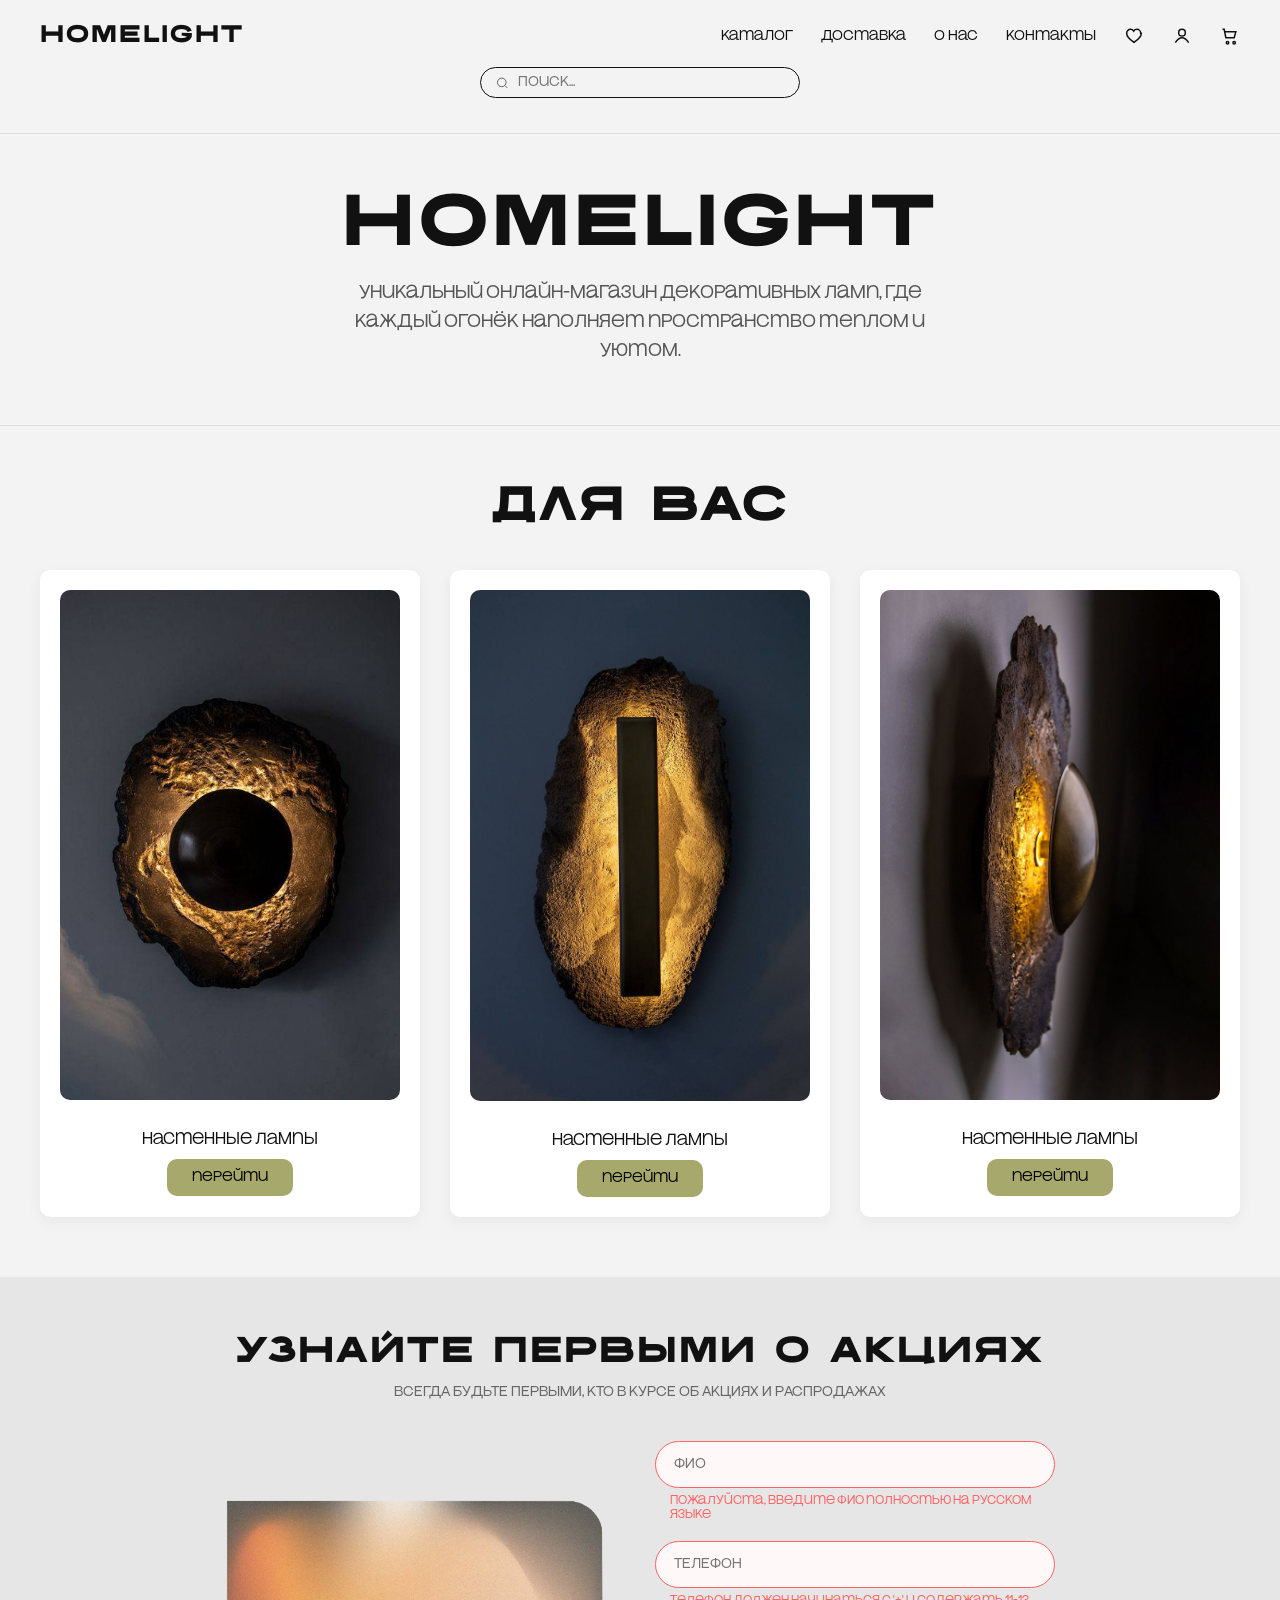
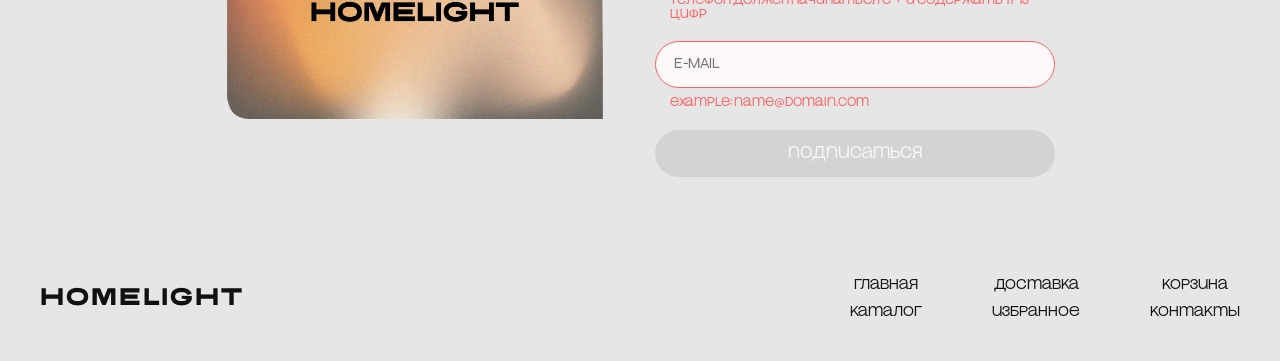
==== index.html @ 156751ac "Add files via upload" ====
<!DOCTYPE html>
<html lang="ru">
<head>
    <meta name="viewport" content="width=device-width, initial-scale=1.0, maximum-scale=1.0, user-scalable=yes">
    <meta charset="UTF-8">
    <meta name="viewport" content="width=device-width, initial-scale=1.0">
    <title>HOMELIGHT</title>
    <link href="https://fonts.googleapis.com/css2?family=Manrope:wght@400;500;700;800&display=swap" rel="stylesheet">
    <link rel="stylesheet" href="style.css">
    <link rel="stylesheet" href="cart-notification.css">
</head>
<body>

<header class="header">
    <div class="container header-row">
        <a href="index.html" class="logo">HOMELIGHT</a>

        <nav class="nav">
            <a href="catalog.html">каталог</a>
            <a href="delivery.html">доставка</a>
            <a href="about.html">о нас</a>
             <a href="contact.html">контакты</a>

            <a href="favorites.html" class="icon icon-favorite">
                <svg class="heart-icon" viewBox="0 0 24 24" fill="none" stroke="currentColor">
                    <path d="M20.8 8.6c0 5-8.8 11-8.8 11S3.2 13.6 3.2 8.6c0-2.6 2-4.6 4.6-4.6 1.6 0 3 .8 3.8 2.1C12.4 4.8 13.8 4 15.4 4c2.6 0 4.6 2 4.6 4.6z"/>
                </svg>
            </a>

            <a href="profile.html" class="icon">
                <svg viewBox="0 0 24 24" fill="none" stroke="currentColor">
                    <circle cx="12" cy="8" r="4"/>
                    <path d="M4 20c2.5-4 5.5-6 8-6s5.5 2 8 6"/>
                </svg>
            </a>

            <a href="trashbin.html" class="icon cart-icon">
                <svg viewBox="0 0 24 24" fill="none" stroke="currentColor">
                    <path d="M3 4h2l2 10h10l2-7H6"/>
                    <circle cx="9" cy="20" r="1.5"/>
                    <circle cx="17" cy="20" r="1.5"/>
                </svg>
            </a>
        </nav>
    </div>

    <div class="search-wrapper">
        <div class="search-box">
            <svg viewBox="0 0 24 24" fill="none" stroke="currentColor">
                <circle cx="11" cy="11" r="7"/>
                <line x1="20" y1="20" x2="16.5" y2="16.5"/>
            </svg>
            <input type="text" id="searchInput" placeholder="Поиск...">
        </div>
    </div>
</header>

<hr class="divider">

<section class="hero container">
    <h1>HOMELIGHT</h1>
    <p class="hero-text">
        уникальный онлайн-магазин декоративных ламп, где каждый огонёк наполняет пространство теплом и уютом.
    </p>
</section>

<hr class="divider">

<section class="catalog container">
    <h2>ДЛЯ ВАС</h2>

    <div class="catalog-grid">
        <div class="card" onclick="window.location.href='card.html?id=6'">
            <div class="card-img">
                <img src="image/1.6.jpeg" alt="Лампа 1">
            </div>
            <p>настенные лампы</p>
            <button onclick="event.stopPropagation(); window.location.href='card.html?id=6'">перейти</button>
        </div>

        <div class="card" onclick="window.location.href='card.html?id=3'">
            <img src="image/1.3.jpeg" alt="Лампа 2">
            <p>настенные лампы</p>
            <button onclick="event.stopPropagation(); window.location.href='card.html?id=3'">перейти</button>
        </div>

        <div class="card" onclick="window.location.href='card.html?id=9'">
            <img src="image/1.9.jpg" alt="Лампа 3">
            <p>настенные лампы</p>
            <button onclick="event.stopPropagation(); window.location.href='card.html?id=9'">перейти</button>
        </div>
    </div>
</section>

<section class="subscribe">
    <div class="container">
        <h2 class="subscribe-title">УЗНАЙТЕ ПЕРВЫМИ О АКЦИЯХ</h2>
        <p class="sub-text">ВСЕГДА БУДЬТЕ ПЕРВЫМИ, КТО В КУРСЕ ОБ АКЦИЯХ И РАСПРОДАЖАХ</p>

        <div class="subscribe-wrapper">
            <div class="subscribe-image">
                <img src="image/homelight.png" alt="Подписка">
            </div>

            <form class="subscribe-form" id="subscribeForm" novalidate>
                <div class="form-group">
                    <input 
                        type="text" 
                        id="fullname"
                        placeholder="ФИО" 
                        autocomplete="off"
                    >
                    <div class="error-message" id="fullnameError">Пожалуйста, введите ФИО полностью на русском языке</div>
                </div>

                <div class="form-group">
                    <input 
                        type="tel" 
                        id="phone"
                        placeholder="ТЕЛЕФОН" 
                        autocomplete="off"
                    >
                    <div class="error-message" id="phoneError">Телефон должен начинаться с '+' и содержать 11-13 цифр</div>
                </div>

                <div class="form-group">
                    <input 
                        type="email" 
                        id="email"
                        placeholder="E-MAIL" 
                        autocomplete="off"
                    >
                    <div class="error-message" id="emailError">example: name@domain.com</div>
                </div>

                <button type="submit" class="subscribe-btn" id="submitBtn">подписаться</button>
            </form>
        </div>
    </div>
</section>

<script>
    document.addEventListener('DOMContentLoaded', function() {
        // ---------- БЛОК ПОДПИСКИ ----------
        const subscribeForm = document.getElementById('subscribeForm');
        if (subscribeForm) {
            const fullnameInput = document.getElementById('fullname');
            const phoneInput = document.getElementById('phone');
            const emailInput = document.getElementById('email');
            const submitBtn = document.getElementById('submitBtn');
            
            const fullnameError = document.getElementById('fullnameError');
            const phoneError = document.getElementById('phoneError');
            const emailError = document.getElementById('emailError');
            
            // Регулярные выражения
            const patterns = {
                fullname: /^[А-Яа-яЁё\s]{2,}$/,
                phone: /^\+\d{10,13}$/,
                email: /^[^\s@]+@[^\s@]+\.[^\s@]+$/
            };
            
            // При фокусе на телефоне - добавляем +, если поле пустое
            phoneInput.addEventListener('focus', function() {
                if (this.value.trim() === '') {
                    this.value = '+';
                }
            });
            
            // При вводе телефона - защищаем первый символ +
            phoneInput.addEventListener('input', function() {
                let val = this.value;
                
                // Если поле пустое - ставим +
                if (val === '') {
                    this.value = '+';
                    return;
                }
                
                // Если первый символ не + - добавляем его в начало
                if (val[0] !== '+') {
                    this.value = '+' + val.replace(/[^0-9]/g, '');
                    return;
                }
                
                // Удаляем все символы, кроме + и цифр, но сохраняем + в начале
                let numbers = val.substring(1).replace(/[^0-9]/g, '');
                this.value = '+' + numbers;
            });
            
            // Функция валидации одного поля
            function validateField(input, pattern, errorElement) {
                const value = input.value.trim();
                
                if (value === '') {
                    input.classList.add('invalid');
                    errorElement.classList.add('visible');
                    return false;
                }
                
                if (!pattern.test(value)) {
                    input.classList.add('invalid');
                    errorElement.classList.add('visible');
                    return false;
                }
                
                input.classList.remove('invalid');
                errorElement.classList.remove('visible');
                return true;
            }
            
            // Общая проверка формы
            function isFormValid() {
                const isFullnameValid = validateField(fullnameInput, patterns.fullname, fullnameError);
                const isPhoneValid = validateField(phoneInput, patterns.phone, phoneError);
                const isEmailValid = validateField(emailInput, patterns.email, emailError);
                
                return isFullnameValid && isPhoneValid && isEmailValid;
            }
            
            // Обновление состояния кнопки
            function updateSubscribeButton() {
                submitBtn.disabled = !isFormValid();
            }
            
            // Обработчики событий
            fullnameInput.addEventListener('input', () => {
                validateField(fullnameInput, patterns.fullname, fullnameError);
                updateSubscribeButton();
            });
            
            phoneInput.addEventListener('input', () => {
                validateField(phoneInput, patterns.phone, phoneError);
                updateSubscribeButton();
            });
            
            emailInput.addEventListener('input', () => {
                validateField(emailInput, patterns.email, emailError);
                updateSubscribeButton();
            });
            
            fullnameInput.addEventListener('blur', () => {
                validateField(fullnameInput, patterns.fullname, fullnameError);
                updateSubscribeButton();
            });
            
            phoneInput.addEventListener('blur', () => {
                validateField(phoneInput, patterns.phone, phoneError);
                updateSubscribeButton();
            });
            
            emailInput.addEventListener('blur', () => {
                validateField(emailInput, patterns.email, emailError);
                updateSubscribeButton();
            });
            
            // Отправка формы
            subscribeForm.addEventListener('submit', function(e) {
                e.preventDefault();
                
                if (isFormValid()) {
                    // Меняем цвет кнопки при нажатии
                    submitBtn.style.backgroundColor = '#8b8d5a';
                    
                    // Простое сообщение без имени
                    alert('Спасибо за подписку!');
                    
                    // Сбрасываем форму
                    subscribeForm.reset();
                    
                    // Убираем классы ошибок
                    fullnameInput.classList.remove('invalid');
                    phoneInput.classList.remove('invalid');
                    emailInput.classList.remove('invalid');
                    fullnameError.classList.remove('visible');
                    phoneError.classList.remove('visible');
                    emailError.classList.remove('visible');
                    
                    // Блокируем кнопку
                    submitBtn.disabled = true;
                    
                    // Возвращаем цвет кнопки
                    setTimeout(() => {
                        submitBtn.style.backgroundColor = '';
                    }, 200);
                } else {
                    alert('Пожалуйста, заполните все поля корректно');
                }
            });
            
            // Инициализация
            updateSubscribeButton();
        }
    });
</script>

<style>
    /* Стили для подсветки ошибок */
    .form-group input.invalid {
        border-color: #ff6161 !important;
        background-color: #fff8f8;
    }
    
    .error-message {
        font-size: 12px;
        color: #ff6161;
        margin-top: 5px;
        margin-left: 15px;
        display: none;
    }
    
    .error-message.visible {
        display: block;
    }
    
    .subscribe-btn:disabled {
        background: #ccc;
        cursor: not-allowed;
        opacity: 0.7;
    }
    
    .subscribe-btn {
        transition: background 0.2s ease;
    }
</style>
<footer class="footer">
    <div class="container footer-content">
        <a href="index.html" class="logo">HOMELIGHT</a>

        <div class="footer-links">
            <div class="col">
                <a href="index.html">главная</a>
                <a href="catalog.html">каталог</a>
            </div>
            <div class="col">
                <a href="delivery.html">доставка</a>
                <a href="favorites.html">избранное</a>
            </div>
            <div class="col">
                <a href="trashbin.html">корзина</a>
                <a href="contact.html">контакты</a>
            </div>
        </div>
    </div>
</footer>

<script src="product-data.js"></script>
<script src="cart.js"></script>
<script>
const searchInput = document.getElementById('searchInput');
if (searchInput) {
    searchInput.addEventListener('keypress', function(e) {
        if (e.key === 'Enter') {
            const query = this.value.trim().toLowerCase();
            if (query === 'каталог') {
                window.location.href = 'catalog.html';
            } else if (query === 'о нас') {
                window.location.href = 'about.html';
            } else if (query === 'главная') {
                window.location.href = 'index.html';
            } else if (query === 'корзина') {
                window.location.href = 'trashbin.html';
            } else {
                alert('Найдено: ' + query);
            }
        }
    });
}

document.querySelectorAll('.icon-favorite').forEach(icon => {
    const svg = icon.querySelector('.heart-icon');
    if (svg) {
        icon.addEventListener('mouseenter', function() {
            svg.style.stroke = '#FF6161';
            svg.style.fill = '#FF6161';
        });
        icon.addEventListener('mouseleave', function() {
            svg.style.stroke = 'currentColor';
            svg.style.fill = 'none';
        });
    }
});

document.addEventListener('DOMContentLoaded', function() {
    const form = document.getElementById('subscribeForm');
    if (!form) return;
    
    const fullnameInput = document.getElementById('fullname');
    const phoneInput = document.getElementById('phone');
    const emailInput = document.getElementById('email');
    const submitBtn = document.getElementById('submitBtn');
    
    let fullnameTouched = false;
    let phoneTouched = false;
    let emailTouched = false;
    let formSubmitted = false;
    
    const patterns = {
        fullname: /^[А-Яа-яЁё\s]+$/,
        phone: /^\+\d{1,3}\d{10}$/,
        email: /^[a-zA-Z0-9._%+-]+@[a-zA-Z0-9.-]+\.[a-zA-Z]{2,}$/
    };
    
    function validateField(input, pattern, errorElementId, touched) {
        const errorElement = document.getElementById(errorElementId);
        const value = input.value.trim();
        
        if (touched || formSubmitted) {
            if (value === '') {
                input.setCustomValidity('Поле обязательно для заполнения');
                errorElement.classList.add('visible');
                return false;
            } else if (!pattern.test(value)) {
                input.setCustomValidity('Неверный формат');
                errorElement.classList.add('visible');
                return false;
            } else {
                input.setCustomValidity('');
                errorElement.classList.remove('visible');
                return true;
            }
        } else {
            input.setCustomValidity('');
            errorElement.classList.remove('visible');
            return value !== '' && pattern.test(value);
        }
    }
    
    function validateForm() {
        const isFullnameValid = validateField(fullnameInput, patterns.fullname, 'fullnameError', fullnameTouched);
        const isPhoneValid = validateField(phoneInput, patterns.phone, 'phoneError', phoneTouched);
        const isEmailValid = validateField(emailInput, patterns.email, 'emailError', emailTouched);
        return isFullnameValid && isPhoneValid && isEmailValid;
    }
    
    function updateButtonState() {
        submitBtn.disabled = !validateForm();
    }
    
    fullnameInput.addEventListener('input', function() { fullnameTouched = true; validateField(this, patterns.fullname, 'fullnameError', true); updateButtonState(); });
    fullnameInput.addEventListener('blur', function() { fullnameTouched = true; validateField(this, patterns.fullname, 'fullnameError', true); updateButtonState(); });
    
    phoneInput.addEventListener('input', function() {
        phoneTouched = true;
        if (this.value && !this.value.startsWith('+')) {
            this.value = '+' + this.value.replace(/[^0-9]/g, '');
        }
        validateField(this, patterns.phone, 'phoneError', true);
        updateButtonState();
    });
    phoneInput.addEventListener('blur', function() { phoneTouched = true; validateField(this, patterns.phone, 'phoneError', true); updateButtonState(); });
    
    emailInput.addEventListener('input', function() {
        emailTouched = true;
        this.value = this.value.toLowerCase();
        validateField(this, patterns.email, 'emailError', true);
        updateButtonState();
    });
    emailInput.addEventListener('blur', function() { emailTouched = true; validateField(this, patterns.email, 'emailError', true); updateButtonState(); });
    
    form.addEventListener('submit', function(e) {
        e.preventDefault();
        formSubmitted = true;
        fullnameTouched = true;
        phoneTouched = true;
        emailTouched = true;
        
        if (validateForm()) {
            alert('Спасибо за подписку!');
            form.reset();
            fullnameTouched = false;
            phoneTouched = false;
            emailTouched = false;
            formSubmitted = false;
            updateButtonState();
        }
    });
    
    updateButtonState();
});
---- style.css ----
* {
    margin: 0;
    padding: 0;
    box-sizing: border-box;
}

@font-face {
    font-family: 'Widock Trial';
    src: url('Widock TRIAL Bold.otf') format('opentype');
    font-weight: 800;
    font-display: swap;
}

@font-face {
    font-family: 'Gothic60';
    src: url('Gothic60-Regular.otf') format('opentype');
    font-weight: 400;
    font-display: swap;
}

body {
    background: #f3f3f3;
    font-family: 'Gothic60', 'Manrope', sans-serif;
    color: #111;
}

.container {
    width: 1200px;
    margin: 0 auto;
    text-align: center;
}

.header {
    padding: 25px 0 35px;
}

.header-row {
    display: flex;
    justify-content: space-between;
    align-items: center;
}

.logo {
    font-family: 'Widock Trial', 'Manrope', sans-serif;
    font-weight: 800;
    letter-spacing: 2px;
    font-size: 24px;
    text-decoration: none;
    color: inherit;
    transition: opacity 0.3s;
}

.logo:hover {
    opacity: 0.8;
}

.nav {
    display: flex;
    align-items: center;
    gap: 28px;
}

.nav a {
    font-family: 'Gothic60', 'Manrope', sans-serif;
    font-weight: 400;
    text-decoration: none;
    font-size: 14px;
    color: #111;
    transition: color 0.3s;
}

.nav a:hover {
    color: #a6a86c;
}

.nav a.active {
    color: #a6a86c;
}

.icon {
    display: inline-flex;
    align-items: center;
    transition: all 0.3s ease;
}

.icon svg {
    width: 20px;
    height: 20px;
    stroke-width: 1.8;
    transition: all 0.3s ease;
}

.icon-favorite:hover svg {
    stroke: #FF6161 !important;
    fill: #FF6161 !important;
}

.icon:not(.icon-favorite):hover svg {
    stroke: #a6a86c;
}

.search-wrapper {
    display: flex;
    justify-content: center;
    margin-top: 20px;
}

.search-box {
    display: flex;
    align-items: center;
    border: 1.5px solid #111;
    border-radius: 20px;
    padding: 6px 14px;
    width: 320px;
    transition: border-color 0.3s;
}

.search-box:focus-within {
    border-color: #a6a86c;
}

.search-box svg {
    width: 16px;
    height: 16px;
    margin-right: 8px;
}

.search-box input {
    border: none;
    outline: none;
    background: transparent;
    width: 100%;
    font-size: 14px;
    font-family: 'Gothic60', 'Manrope', sans-serif;
}

.hero {
    padding: 60px 0;
}

.hero h1 {
    font-family: 'Widock Trial', 'Manrope', sans-serif;
    font-weight: 800;
    font-size: 72px;
    letter-spacing: 4px;
    margin-bottom: 20px;
}

.hero-text {
    font-size: 18px;
    color: #555;
    max-width: 600px;
    margin: 0 auto;
    line-height: 1.6;
}

.divider {
    border: none;
    border-top: 1px solid #ddd;
}

.catalog {
    padding: 60px 0;
}

.catalog h2 {
    font-family: 'Widock Trial', 'Manrope', sans-serif;
    font-weight: 800;
    font-size: 48px;
    letter-spacing: 2px;
    margin-bottom: 40px;
}

.catalog-grid {
    display: grid;
    grid-template-columns: repeat(3, 1fr);
    gap: 30px;
}

.card {
    background: #fff;
    padding: 20px;
    border-radius: 10px;
    text-align: center;
    box-shadow: 0 5px 15px rgba(0,0,0,0.05);
    transition: transform 0.3s, box-shadow 0.3s;
    cursor: pointer;
}

.card:hover {
    transform: scale(1.05);
    box-shadow: 0 10px 25px rgba(0,0,0,0.15);
}

.card img {
    width: 100%;
    border-radius: 10px;
    margin-bottom: 15px;
}

.card p {
    font-size: 16px;
    margin: 10px 0;
    color: #111;
}

.card button {
    background: #a6a86c;
    border: none;
    padding: 10px 25px;
    border-radius: 10px;
    cursor: pointer;
    font-size: 14px;
    transition: background 0.3s;
    font-family: 'Gothic60', sans-serif;
}

.card button:hover {
    background: #8b8d5a;
}

.subscribe {
    background: #e6e6e6;
    padding: 60px 0;
}

.subscribe-title {
    font-family: 'Widock Trial', 'Manrope', sans-serif;
    font-weight: 800;
    font-size: 36px;
    letter-spacing: 2px;
    margin-bottom: 15px;
}

.sub-text {
    font-size: 14px;
    color: #666;
    margin-bottom: 40px;
}

.subscribe-wrapper {
    display: flex;
    gap: 50px;
    align-items: center;
    justify-content: center;
    flex-wrap: wrap;
}

.subscribe-image {
    width: 380px;
    height: 220px;
border-radius: 0 24px 0 24px;
    overflow: hidden;
}

.subscribe-image img {
    width: 100%;
    border-radius: 0 24px 0 24px;
}

.subscribe-form {
    flex: 1;
    max-width: 400px;
    text-align: left;
}

.form-group {
    margin-bottom: 20px;
}

.form-group input {
    width: 100%;
    padding: 14px 18px;
    border: 1.5px solid #ddd;
    border-radius: 30px;
    font-size: 14px;
    font-family: 'Gothic60', sans-serif;
    transition: border-color 0.3s;
}

.form-group input:focus {
    outline: none;
    border-color: #a6a86c;
}

.error-message {
    font-size: 12px;
    color: #ff6161;
    margin-top: 5px;
    margin-left: 15px;
    display: none;
}

.error-message.visible {
    display: block;
}

.subscribe-btn {
    width: 100%;
    padding: 14px;
    background: #a6a86c;
    color: white;
    border: none;
    border-radius: 30px;
    font-size: 16px;
    cursor: pointer;
    transition: background 0.3s;
    font-family: 'Gothic60', sans-serif;
}

.subscribe-btn:hover {
    background: #8b8d5a;
}

.subscribe-btn:disabled {
    background: #ccc;
    cursor: not-allowed;
}

.footer {
    background: #e6e6e6;
    padding: 40px 0;
}

.footer-content {
    display: flex;
    justify-content: space-between;
    align-items: center;
}

.footer-links {
    display: flex;
    gap: 70px;
}

.footer-links .col {
    display: flex;
    flex-direction: column;
    gap: 10px;
}

.footer-links a {
    text-decoration: none;
    font-size: 14px;
    color: #111;
    transition: color 0.3s;
    font-family: 'Gothic60', sans-serif;
}

.footer-links a:hover {
    color: #a6a86c;
}

@media (max-width: 768px) {
    .container {
        width: 100%;
        padding: 0 20px;
    }
    
    .header-row {
        flex-wrap: wrap;
        gap: 15px;
    }
    
    .hero h1 {
        font-size: 48px;
    }
    
    .hero-text {
        font-size: 16px;
    }
    
    .catalog h2 {
        font-size: 36px;
    }
    
    .catalog-grid {
        grid-template-columns: 1fr;
    }
    
    .subscribe-title {
        font-size: 28px;
    }
    
    .subscribe-wrapper {
        flex-direction: column;
    }
    
    .footer-content {
        flex-direction: column;
        gap: 30px;
    }
    
    .footer-links {
        flex-direction: column;
        gap: 30px;
        align-items: center;
    }
    
    .footer-links .col {
        align-items: center;
    }
}

@media (max-width: 480px) {
    .hero h1 {
        font-size: 36px;
    }
    
    .catalog h2 {
        font-size: 28px;
    }
    
    .search-box {
        width: 100%;
        max-width: 280px;
    }
    
    .nav {
        gap: 15px;
    }
    
    .nav a {
        font-size: 12px;
    }
 /* ===== МОБИЛЬНАЯ ВЕРСИЯ: НОВЫЙ ПОРЯДОК ЭЛЕМЕНТОВ ШАПКИ ===== */
@media (max-width: 768px) {
    .header-row {
        display: flex;
        flex-direction: column;
        align-items: center;
        gap: 20px;
    }
    
    /* Логотип - первый */
    .logo {
        order: 1;
    }
    
    /* Контейнер для иконок - второй, поверх навигации */
    .header-icons,
    .nav .icon-favorite,
    .nav .icon,
    .nav a[href*="favorites"],
    .nav a[href*="profile"],
    .nav a[href*="trashbin"] {
        order: 2;
        display: inline-flex;
    }
    
    /* Отдельный блок для иконок, если их нет в отдельном контейнере */
    .header-row > .icon,
    .header-row > a.icon,
    .header-row > .cart-icon {
        order: 2;
        display: inline-flex;
    }
    
    /* Навигационные ссылки - третий блок */
    .nav {
        order: 3;
        display: flex;
        flex-wrap: wrap;
        justify-content: center;
        gap: 20px;
        width: 100%;
    }
    
    /* Поиск - четвертый */
    .search-wrapper {
        order: 4;
        width: 100%;
        display: flex;
        justify-content: center;
        margin-top: 5px;
    }
    
    /* Иконки - черный цвет */
    .icon svg,
    .icon-favorite svg,
    .cart-icon svg {
        stroke: #111 !important;
        fill: none !important;
    }
    
    /* Убираем эффект покраснения при наведении на мобилке (опционально) */
    .icon-favorite:active svg {
        stroke: #FF6161 !important;
        fill: #FF6161 !important;
    }
    
    /* Для всех иконок в шапке */
    .header .icon svg,
    .header .icon-favorite svg,
    .header .cart-icon svg {
        stroke: #111 !important;
        fill: none !important;
    }
}
}
---- cart-notification.css ----
/* cart-notification.css - Стили для уведомлений корзины и избранного */

.cart-icon, .icon-favorite {
    position: relative;
}

.cart-badge, .favorites-badge {
    position: absolute;
    top: -8px;
    right: -12px;
    background: #FF6161;
    color: white;
    font-size: 10px;
    font-weight: bold;
    min-width: 18px;
    height: 18px;
    border-radius: 50%;
    display: flex;
    align-items: center;
    justify-content: center;
    padding: 0 4px;
    font-family: 'Gothic60', sans-serif;
    animation: badgePop 0.3s ease;
}

@keyframes badgePop {
    0% {
        transform: scale(0);
    }
    70% {
        transform: scale(1.2);
    }
    100% {
        transform: scale(1);
    }
}

.cart-notification {
    position: fixed;
    bottom: 30px;
    right: 30px;
    background: #a6a86c;
    color: white;
    padding: 12px 24px;
    border-radius: 30px;
    font-size: 14px;
    font-family: 'Gothic60', sans-serif;
    z-index: 1000;
    opacity: 0;
    transform: translateX(100px);
    transition: all 0.3s ease;
    box-shadow: 0 4px 15px rgba(0,0,0,0.2);
}

.cart-notification.show {
    opacity: 1;
    transform: translateX(0);
}

/* Стиль для кнопки избранного на карточке товара */
.favorite-btn {
    background: #e9e9e9;
    padding: 18px 20px;
    border-radius: 14px;
    font-size: 18px;
    cursor: pointer;
    transition: all 0.3s ease;
    display: flex;
    align-items: center;
    justify-content: center;
}

.favorite-btn:hover {
    background: #FF6161;
    transform: scale(1.02);
}

.favorite-btn:hover svg {
    stroke: white !important;
    fill: white !important;
}

.favorite-btn.active {
    background: #FF6161;
}

.favorite-btn.active svg {
    fill: white;
    stroke: white;
}

@keyframes fadeInUp {
    from {
        opacity: 0;
        transform: translateY(20px);
    }
    to {
        opacity: 1;
        transform: translateY(0);
    }
    /* Мобильная навигация - иконки в строку, ссылки под ними */
@media (max-width: 768px) {
    .header-row {
        flex-direction: column;
        gap: 20px;
    }
    
    /* Контейнер для иконок (корзина, избранное, профиль) */
    .header-icons {
        order: 1;
        display: flex;
        justify-content: center;
        gap: 20px;
        width: 100%;
    }
    
    /* Навигационные ссылки (каталог, доставка, о нас) */
    .nav {
        order: 2;
        display: flex;
        flex-wrap: wrap;
        justify-content: center;
        gap: 20px;
        width: 100%;
    }
    
    /* Поиск */
    .search-wrapper {
        order: 3;
        width: 100%;
        display: flex;
        justify-content: center;
    }
}
}
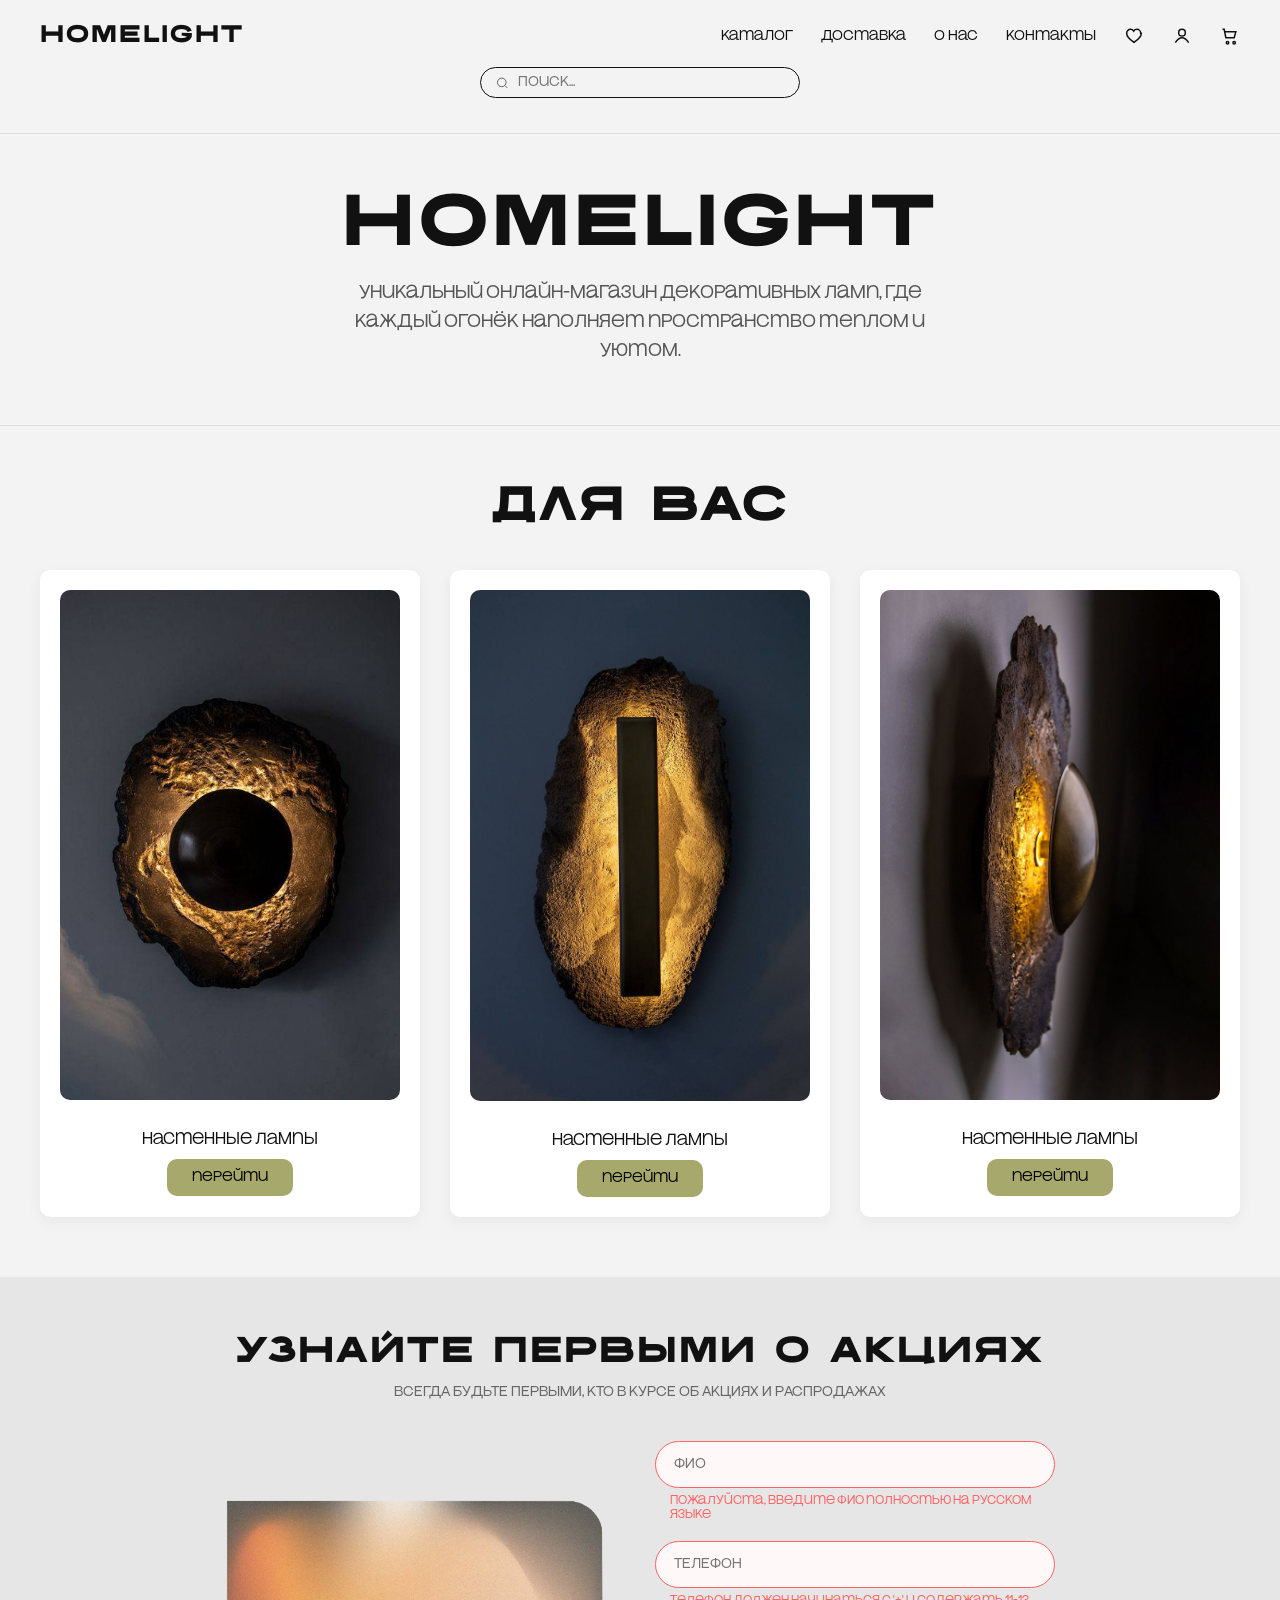
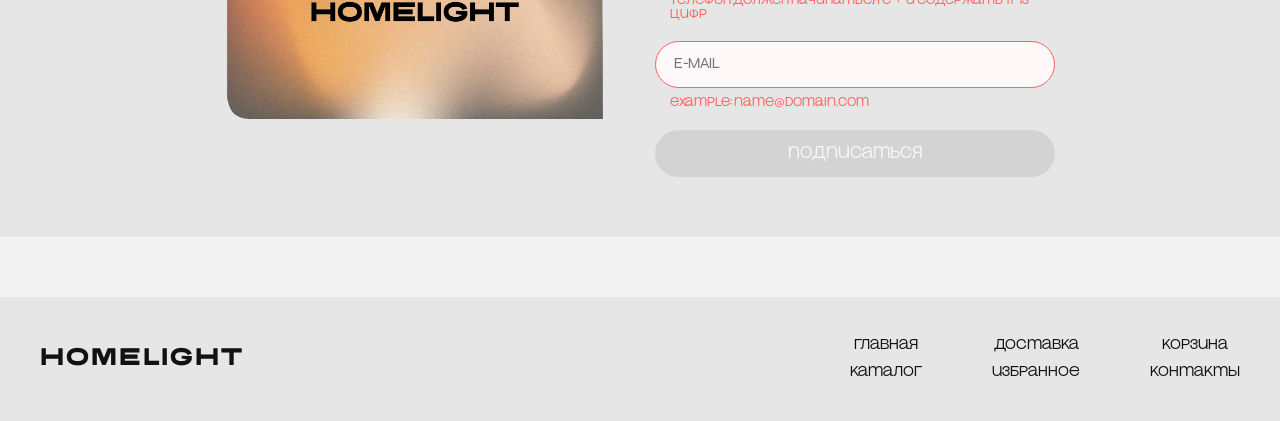
==== commit 5c3da7b6: "Add files via upload" ====
--- a/index.html
+++ b/index.html
@@ -10,7 +10,7 @@
     <link rel="stylesheet" href="cart-notification.css">
 </head>
 <body>
-
+<link rel="stylesheet" href="common.css">
 <header class="header">
     <div class="container header-row">
         <a href="index.html" class="logo">HOMELIGHT</a>
--- a/common.css
+++ b/common.css
@@ -0,0 +1,212 @@
+/* common.css - единые стили для всех страниц */
+
+/* ===== БАЗОВЫЕ СТИЛИ ДЛЯ ШАПКИ ===== */
+.header {
+    padding: 25px 0 35px;
+}
+
+.header-row {
+    display: flex;
+    justify-content: space-between;
+    align-items: center;
+}
+
+.logo {
+    font-family: 'Widock Trial', 'Manrope', sans-serif;
+    font-weight: 800;
+    letter-spacing: 2px;
+    font-size: 24px;
+    text-decoration: none;
+    color: inherit;
+    transition: opacity 0.3s;
+}
+
+.logo:hover {
+    opacity: 0.8;
+}
+
+/* Иконки */
+.icon {
+    display: inline-flex;
+    align-items: center;
+    transition: all 0.3s ease;
+}
+
+.icon svg {
+    width: 20px;
+    height: 20px;
+    stroke-width: 1.8;
+    transition: all 0.3s ease;
+}
+
+/* Навигация */
+.nav {
+    display: flex;
+    align-items: center;
+    gap: 28px;
+}
+
+.nav a {
+    text-decoration: none;
+    font-size: 14px;
+    color: #111;
+    transition: color 0.3s;
+}
+
+.nav a:hover {
+    color: #a6a86c;
+}
+
+/* Поиск */
+.search-wrapper {
+    display: flex;
+    justify-content: center;
+    margin-top: 20px;
+}
+
+.search-box {
+    display: flex;
+    align-items: center;
+    border: 1.5px solid #111;
+    border-radius: 20px;
+    padding: 6px 14px;
+    width: 320px;
+    transition: border-color 0.3s;
+}
+
+.search-box:focus-within {
+    border-color: #a6a86c;
+}
+
+.search-box svg {
+    width: 16px;
+    height: 16px;
+    margin-right: 8px;
+}
+
+.search-box input {
+    border: none;
+    outline: none;
+    background: transparent;
+    width: 100%;
+    font-size: 14px;
+}
+
+/* ===== ЕДИНЫЙ ФУТЕР ===== */
+.footer {
+    background: #e6e6e6;
+    padding: 40px 0;
+    width: 100%;
+    margin-top: 60px;
+}
+
+.footer-content {
+    display: flex;
+    justify-content: space-between;
+    align-items: center;
+}
+
+.footer-links {
+    display: flex;
+    gap: 70px;
+}
+
+.footer-links .col {
+    display: flex;
+    flex-direction: column;
+    gap: 10px;
+}
+
+.footer-links a {
+    text-decoration: none;
+    font-size: 14px;
+    color: #111;
+    transition: color 0.3s;
+}
+
+.footer-links a:hover {
+    color: #a6a86c;
+}
+
+/* ===== МОБИЛЬНАЯ ВЕРСИЯ (только для экранов до 768px) ===== */
+@media (max-width: 768px) {
+    /* ШАПКА: логотип → иконки → навигация → поиск */
+    .header-row {
+        display: flex;
+        flex-direction: column;
+        align-items: center;
+        gap: 15px;
+    }
+    
+    .logo {
+        order: 1;
+    }
+    
+    .header-icons {
+        order: 2;
+        display: flex;
+        justify-content: center;
+        gap: 25px;
+        width: 100%;
+    }
+    
+    /* Иконки черного цвета */
+    .header-icons .icon svg {
+        stroke: #111 !important;
+        fill: none !important;
+    }
+    
+    .nav {
+        order: 3;
+        display: flex;
+        flex-wrap: wrap;
+        justify-content: center;
+        gap: 20px;
+        width: 100%;
+    }
+    
+    .search-wrapper {
+        order: 4;
+        width: 100%;
+        display: flex;
+        justify-content: center;
+        margin-top: 10px;
+    }
+    
+    /* ФУТЕР: как на странице "О нас" */
+    .footer-content {
+        flex-direction: column;
+        gap: 30px;
+        text-align: center;
+    }
+    
+    .footer-links {
+        flex-direction: row !important;
+        justify-content: center;
+        gap: 40px;
+        flex-wrap: wrap;
+    }
+    
+    .footer-links .col {
+        align-items: center;
+    }
+}
+
+@media (max-width: 480px) {
+    .search-box {
+        width: 90%;
+        max-width: 280px;
+    }
+    
+    .nav {
+        gap: 15px;
+    }
+    
+    .nav a {
+        font-size: 12px;
+    }
+    
+    .logo {
+        font-size: 24px;
+    }
+}
